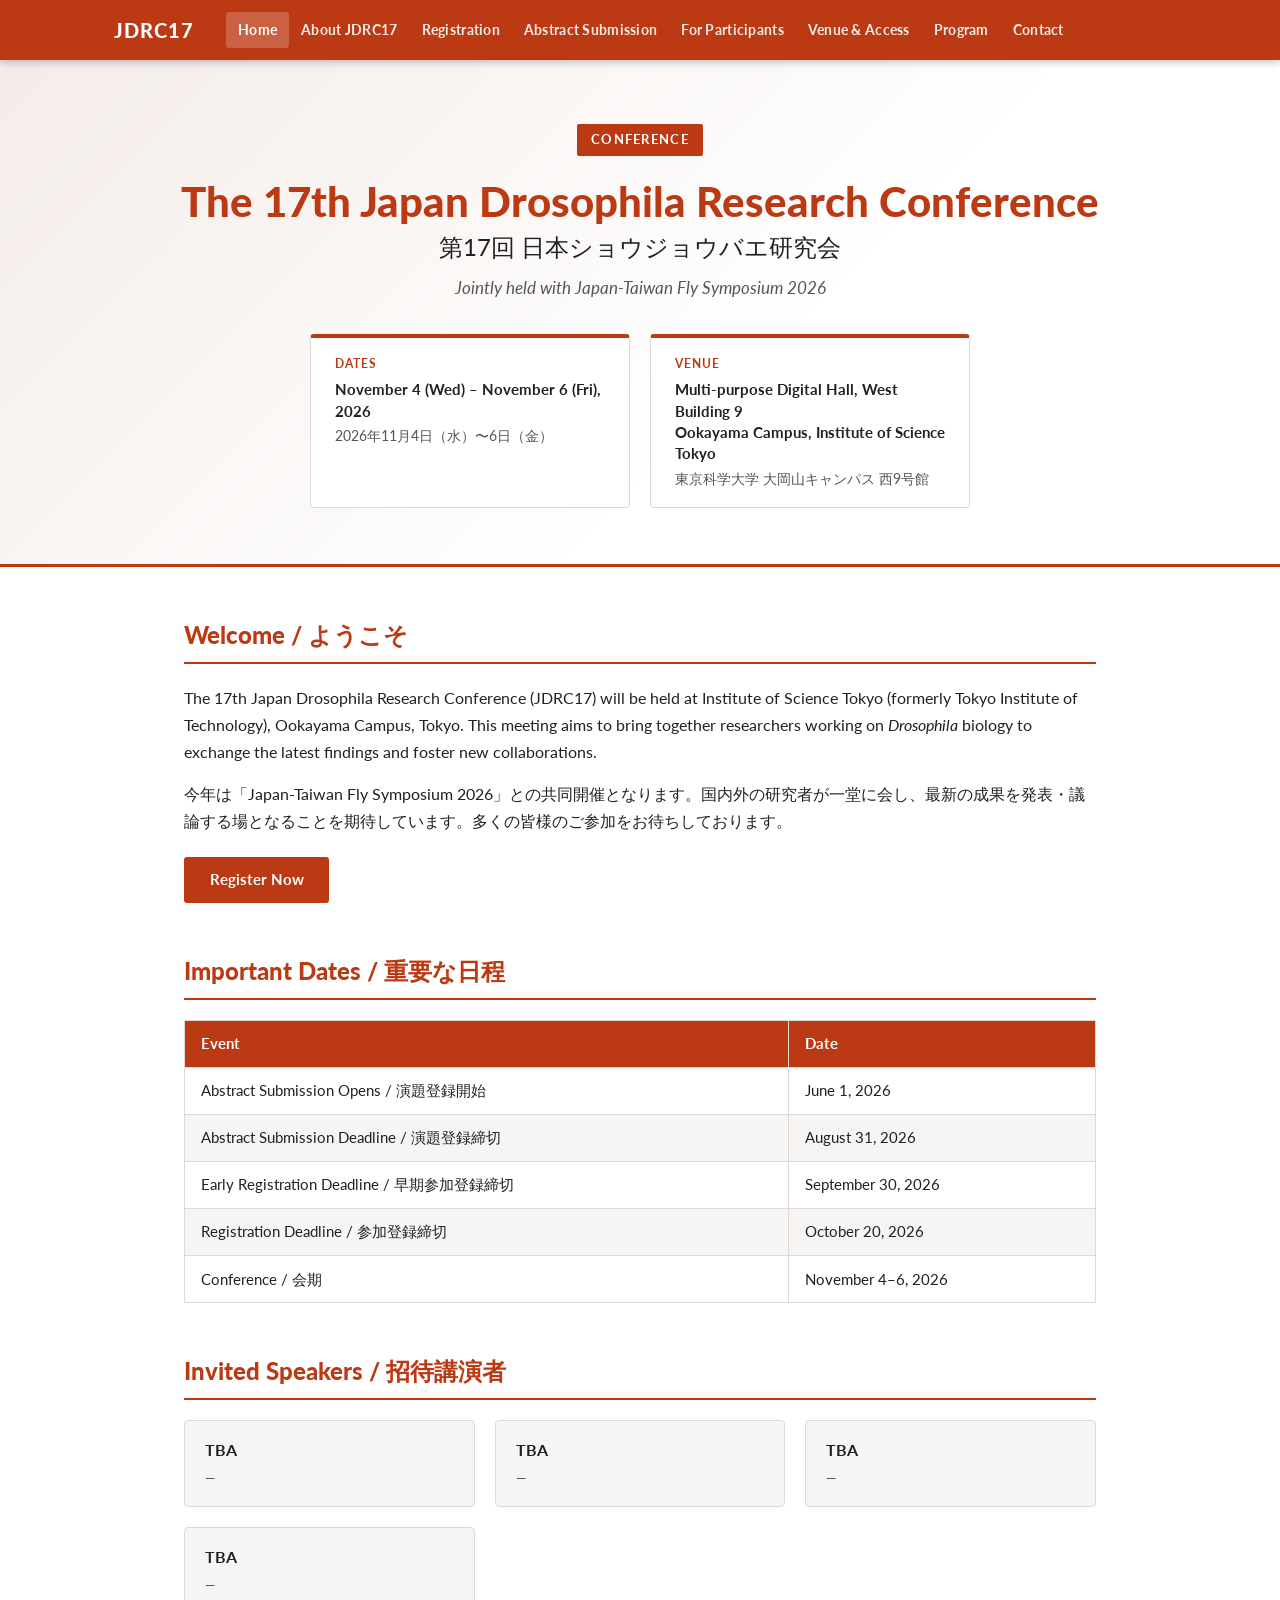
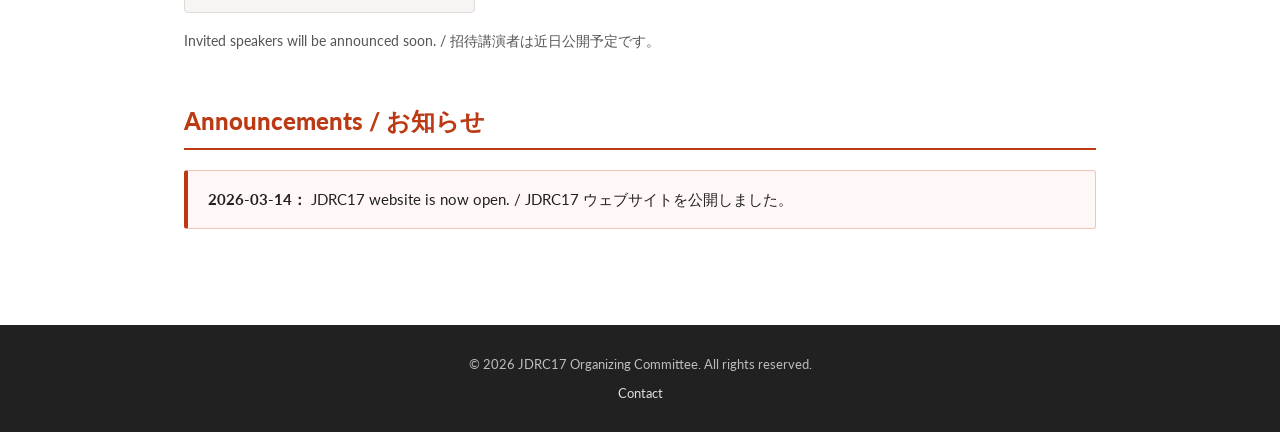
==== index.html @ d79b8429 "feat: web siteの初期構成を追加" ====
<!DOCTYPE html>
<html lang="ja">
<head>
  <meta charset="UTF-8">
  <meta name="viewport" content="width=device-width, initial-scale=1.0">
  <title>JDRC17 – 第17回 日本ショウジョウバエ研究会</title>
  <link rel="stylesheet" href="style.css">
</head>
<body>

<!-- Navigation -->
<nav>
  <div class="nav-inner">
    <span class="nav-logo">JDRC17</span>
    <ul class="nav-links" id="navLinks">
      <li><a href="index.html" class="active">Home</a></li>
      <li><a href="about.html">About JDRC17</a></li>
      <li><a href="registration.html">Registration</a></li>
      <li><a href="abstract.html">Abstract Submission</a></li>
      <li><a href="participants.html">For Participants</a></li>
      <li><a href="venue.html">Venue &amp; Access</a></li>
      <li><a href="program.html">Program</a></li>
      <li><a href="contact.html">Contact</a></li>
    </ul>
    <div class="nav-toggle" id="navToggle" aria-label="メニュー">
      <span></span><span></span><span></span>
    </div>
  </div>
</nav>

<!-- Hero -->
<section class="hero">
  <div class="hero-badge">Conference</div>
  <h1>
    The 17th Japan Drosophila Research Conference
    <span>第17回 日本ショウジョウバエ研究会</span>
  </h1>
  <p class="hero-sub">Jointly held with Japan-Taiwan Fly Symposium 2026</p>

  <div class="hero-info">
    <div class="hero-info-card">
      <div class="label">Dates</div>
      <div class="value">November 4 (Wed) – November 6 (Fri), 2026</div>
      <div class="value-ja">2026年11月4日（水）〜6日（金）</div>
    </div>
    <div class="hero-info-card">
      <div class="label">Venue</div>
      <div class="value">Multi-purpose Digital Hall, West Building 9<br>Ookayama Campus, Institute of Science Tokyo</div>
      <div class="value-ja">東京科学大学 大岡山キャンパス 西9号館</div>
    </div>
  </div>
</section>

<!-- Main Content -->
<main class="container">

  <section class="section-block">
    <h2 class="section-title">Welcome / ようこそ</h2>
    <p>
      The 17th Japan Drosophila Research Conference (JDRC17) will be held at Institute of Science Tokyo (formerly Tokyo Institute of Technology), Ookayama Campus, Tokyo.
      This meeting aims to bring together researchers working on <em>Drosophila</em> biology to exchange the latest findings and foster new collaborations.
    </p>
    <p>
      今年は「Japan-Taiwan Fly Symposium 2026」との共同開催となります。国内外の研究者が一堂に会し、最新の成果を発表・議論する場となることを期待しています。多くの皆様のご参加をお待ちしております。
    </p>
    <a class="btn" href="registration.html">Register Now</a>
  </section>

  <section class="section-block">
    <h2 class="section-title">Important Dates / 重要な日程</h2>
    <table class="dates-table">
      <thead>
        <tr><th>Event</th><th>Date</th></tr>
      </thead>
      <tbody>
        <tr><td>Abstract Submission Opens / 演題登録開始</td><td>June 1, 2026</td></tr>
        <tr><td>Abstract Submission Deadline / 演題登録締切</td><td>August 31, 2026</td></tr>
        <tr><td>Early Registration Deadline / 早期参加登録締切</td><td>September 30, 2026</td></tr>
        <tr><td>Registration Deadline / 参加登録締切</td><td>October 20, 2026</td></tr>
        <tr><td>Conference / 会期</td><td>November 4–6, 2026</td></tr>
      </tbody>
    </table>
  </section>

  <section class="section-block">
    <h2 class="section-title">Invited Speakers / 招待講演者</h2>
    <div class="speakers-grid">
      <div class="speaker-card">
        <div class="name">TBA</div>
        <div class="affil">—</div>
      </div>
      <div class="speaker-card">
        <div class="name">TBA</div>
        <div class="affil">—</div>
      </div>
      <div class="speaker-card">
        <div class="name">TBA</div>
        <div class="affil">—</div>
      </div>
      <div class="speaker-card">
        <div class="name">TBA</div>
        <div class="affil">—</div>
      </div>
    </div>
    <p style="margin-top:1rem; font-size:.87rem; color:var(--text-light);">Invited speakers will be announced soon. / 招待講演者は近日公開予定です。</p>
  </section>

  <section class="section-block">
    <h2 class="section-title">Announcements / お知らせ</h2>
    <div class="alert">
      <strong>2026-03-14：</strong> JDRC17 website is now open. / JDRC17 ウェブサイトを公開しました。
    </div>
  </section>

</main>

<footer>
  <p>&copy; 2026 JDRC17 Organizing Committee. All rights reserved.</p>
  <p style="margin-top:.4rem;"><a href="contact.html">Contact</a></p>
</footer>

<script>
  document.getElementById('navToggle').addEventListener('click', function() {
    document.getElementById('navLinks').classList.toggle('open');
  });
</script>
</body>
</html>
---- style.css ----
/* ===== Base ===== */
@import url('https://fonts.googleapis.com/css2?family=Lato:wght@300;400;700;900&display=swap');

*, *::before, *::after { box-sizing: border-box; margin: 0; padding: 0; }

:root {
  --primary: #BB3913;
  --primary-dark: #8e2a0e;
  --text: #212121;
  --text-light: #555;
  --bg: #fff;
  --bg-light: #f7f5f4;
  --border: #e0d8d5;
  --nav-height: 60px;
}

html { scroll-behavior: smooth; }

body {
  font-family: 'Lato', sans-serif;
  color: var(--text);
  background: var(--bg);
  line-height: 1.7;
}

a { color: var(--primary); text-decoration: none; }
a:hover { text-decoration: underline; }

/* ===== Navigation ===== */
nav {
  position: sticky;
  top: 0;
  z-index: 100;
  background: var(--primary);
  height: var(--nav-height);
  display: flex;
  align-items: center;
  box-shadow: 0 2px 8px rgba(0,0,0,.25);
}

.nav-inner {
  max-width: 1100px;
  width: 100%;
  margin: 0 auto;
  padding: 0 1.5rem;
  display: flex;
  align-items: center;
  gap: 0;
}

.nav-logo {
  font-weight: 900;
  font-size: 1.25rem;
  color: #fff;
  letter-spacing: .05em;
  white-space: nowrap;
  margin-right: 2rem;
}

.nav-links {
  display: flex;
  list-style: none;
  gap: 0;
  flex-wrap: wrap;
}

.nav-links a {
  display: block;
  color: rgba(255,255,255,.9);
  padding: .4rem .75rem;
  font-size: .88rem;
  font-weight: 700;
  letter-spacing: .02em;
  transition: background .15s;
  border-radius: 3px;
}

.nav-links a:hover,
.nav-links a.active {
  background: rgba(255,255,255,.2);
  color: #fff;
  text-decoration: none;
}

/* hamburger */
.nav-toggle {
  display: none;
  flex-direction: column;
  gap: 5px;
  cursor: pointer;
  margin-left: auto;
  padding: .5rem;
}
.nav-toggle span {
  display: block;
  width: 24px;
  height: 2px;
  background: #fff;
  transition: .3s;
}

/* ===== Hero ===== */
.hero {
  background: linear-gradient(135deg, #f4ece8 0%, #fff 60%);
  border-bottom: 3px solid var(--primary);
  padding: 4rem 1.5rem 3.5rem;
  text-align: center;
}

.hero-badge {
  display: inline-block;
  background: var(--primary);
  color: #fff;
  font-size: .8rem;
  font-weight: 700;
  letter-spacing: .1em;
  text-transform: uppercase;
  padding: .3rem .9rem;
  border-radius: 2px;
  margin-bottom: 1.25rem;
}

.hero h1 {
  font-size: clamp(1.6rem, 4vw, 2.6rem);
  font-weight: 900;
  color: var(--primary);
  line-height: 1.25;
  margin-bottom: .5rem;
}

.hero h1 span {
  display: block;
  font-size: clamp(1rem, 2.5vw, 1.5rem);
  color: var(--text);
  font-weight: 400;
  margin-top: .25rem;
}

.hero-sub {
  font-size: 1.05rem;
  color: var(--text-light);
  margin-top: .75rem;
  font-style: italic;
}

.hero-info {
  display: flex;
  flex-wrap: wrap;
  justify-content: center;
  gap: 1.25rem;
  margin-top: 2rem;
}

.hero-info-card {
  background: #fff;
  border: 1px solid var(--border);
  border-top: 4px solid var(--primary);
  border-radius: 4px;
  padding: 1rem 1.5rem;
  min-width: 220px;
  max-width: 320px;
  text-align: left;
}

.hero-info-card .label {
  font-size: .75rem;
  font-weight: 700;
  letter-spacing: .08em;
  text-transform: uppercase;
  color: var(--primary);
  margin-bottom: .3rem;
}

.hero-info-card .value {
  font-size: .95rem;
  font-weight: 700;
  color: var(--text);
  line-height: 1.4;
}

.hero-info-card .value-ja {
  font-size: .85rem;
  color: var(--text-light);
  margin-top: .2rem;
}

/* ===== Page Container ===== */
.container {
  max-width: 960px;
  margin: 0 auto;
  padding: 3rem 1.5rem;
}

/* ===== Section Headings ===== */
h2.section-title {
  font-size: 1.5rem;
  font-weight: 900;
  color: var(--primary);
  border-bottom: 2px solid var(--primary);
  padding-bottom: .4rem;
  margin-bottom: 1.25rem;
}

h3.subsection-title {
  font-size: 1.1rem;
  font-weight: 700;
  color: var(--text);
  margin: 1.5rem 0 .6rem;
}

/* ===== Info Sections ===== */
.section-block {
  margin-bottom: 3rem;
}

.section-block p {
  margin-bottom: .9rem;
  color: var(--text);
}

/* ===== Important Dates Table ===== */
.dates-table {
  width: 100%;
  border-collapse: collapse;
  margin-top: .75rem;
}

.dates-table th,
.dates-table td {
  padding: .65rem 1rem;
  border: 1px solid var(--border);
  text-align: left;
  font-size: .93rem;
}

.dates-table th {
  background: var(--primary);
  color: #fff;
  font-weight: 700;
}

.dates-table tr:nth-child(even) td {
  background: var(--bg-light);
}

/* ===== Invited Speakers ===== */
.speakers-grid {
  display: grid;
  grid-template-columns: repeat(auto-fill, minmax(220px, 1fr));
  gap: 1.25rem;
  margin-top: .75rem;
}

.speaker-card {
  background: var(--bg-light);
  border: 1px solid var(--border);
  border-radius: 4px;
  padding: 1rem 1.25rem;
}

.speaker-card .name {
  font-weight: 700;
  font-size: .98rem;
  color: var(--text);
}

.speaker-card .affil {
  font-size: .83rem;
  color: var(--text-light);
  margin-top: .2rem;
}

/* ===== Organizers ===== */
.organizers-list {
  list-style: none;
  display: grid;
  grid-template-columns: repeat(auto-fill, minmax(260px, 1fr));
  gap: .5rem .75rem;
}

.organizers-list li {
  font-size: .93rem;
  padding: .4rem .6rem;
  border-left: 3px solid var(--primary);
  background: var(--bg-light);
}

/* ===== Alert Box ===== */
.alert {
  background: #fff8f6;
  border: 1px solid #f0c5b5;
  border-left: 4px solid var(--primary);
  border-radius: 3px;
  padding: 1rem 1.25rem;
  margin-bottom: 1.5rem;
  font-size: .93rem;
}

/* ===== Button ===== */
.btn {
  display: inline-block;
  background: var(--primary);
  color: #fff !important;
  font-weight: 700;
  padding: .65rem 1.6rem;
  border-radius: 3px;
  font-size: .93rem;
  transition: background .15s;
  text-decoration: none !important;
  margin-top: .5rem;
}

.btn:hover { background: var(--primary-dark); }

/* ===== Page Hero (inner pages) ===== */
.page-hero {
  background: var(--primary);
  color: #fff;
  padding: 2.5rem 1.5rem 2rem;
  text-align: center;
}

.page-hero h1 {
  font-size: clamp(1.4rem, 3vw, 2rem);
  font-weight: 900;
}

/* ===== Contact ===== */
.contact-grid {
  display: grid;
  grid-template-columns: repeat(auto-fill, minmax(280px, 1fr));
  gap: 1.5rem;
}

.contact-card {
  background: var(--bg-light);
  border: 1px solid var(--border);
  border-radius: 4px;
  padding: 1.25rem;
}

.contact-card .role {
  font-size: .8rem;
  font-weight: 700;
  text-transform: uppercase;
  letter-spacing: .07em;
  color: var(--primary);
  margin-bottom: .3rem;
}

/* ===== Footer ===== */
footer {
  background: var(--text);
  color: rgba(255,255,255,.7);
  text-align: center;
  padding: 1.75rem 1.5rem;
  font-size: .82rem;
}

footer a { color: rgba(255,255,255,.85); }

/* ===== Responsive ===== */
@media (max-width: 680px) {
  .nav-links { display: none; flex-direction: column; background: var(--primary-dark); position: absolute; top: var(--nav-height); left: 0; right: 0; padding: .5rem 0; }
  .nav-links.open { display: flex; }
  .nav-toggle { display: flex; }
  .nav-inner { position: relative; }
  .hero-info-card { min-width: 100%; }
}
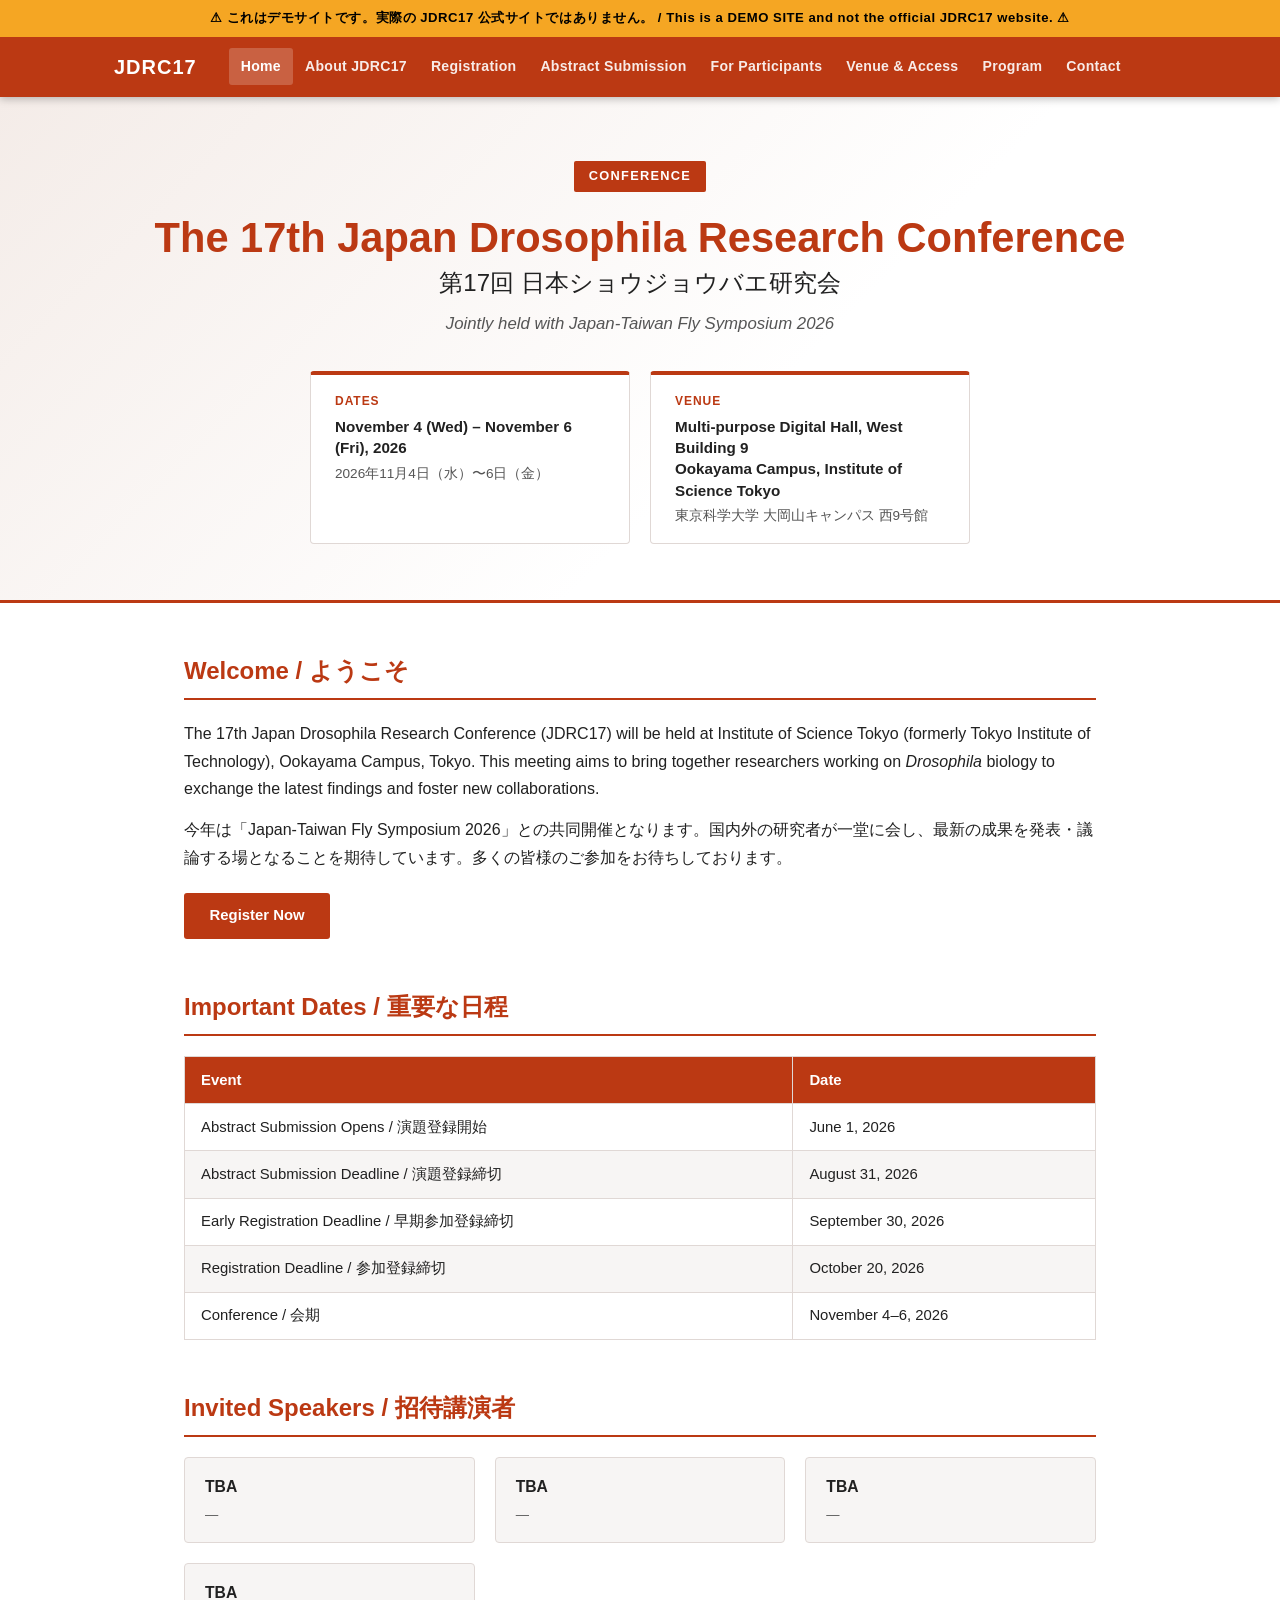
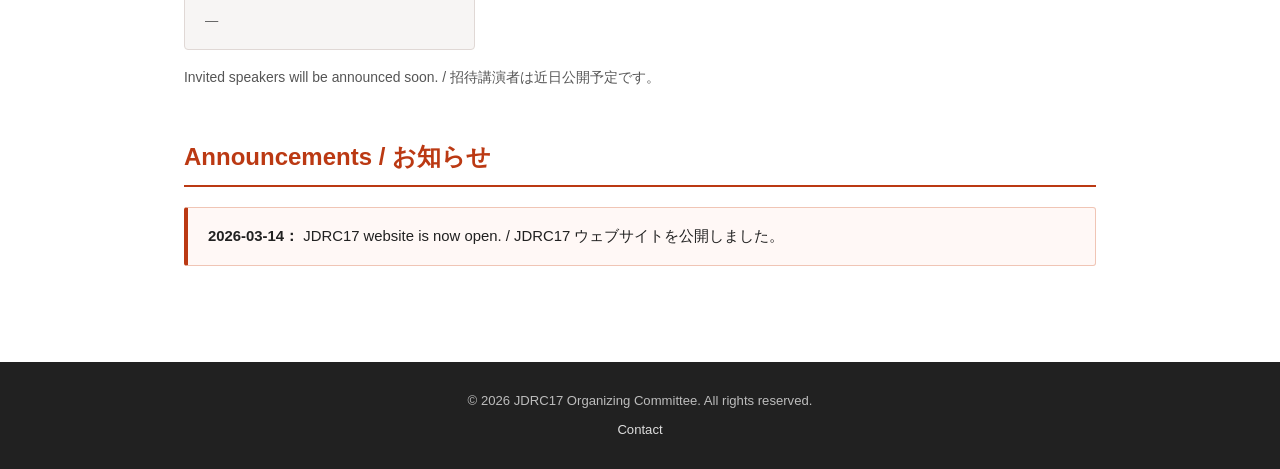
==== commit 58fbdd30: "feat: JDRC17デモサイトを追加（検索エンジン除外設定含む） - 全8ページのHTMLとCSS（JDRC17カンファレンスサイト）を追加 - robots.txtでクローラーを全ブロック - " ====
--- a/index.html
+++ b/index.html
@@ -3,10 +3,12 @@
 <head>
   <meta charset="UTF-8">
   <meta name="viewport" content="width=device-width, initial-scale=1.0">
+  <meta name="robots" content="noindex, nofollow">
   <title>JDRC17 – 第17回 日本ショウジョウバエ研究会</title>
   <link rel="stylesheet" href="style.css">
 </head>
 <body>
+<div class="demo-banner">⚠ これはデモサイトです。実際の JDRC17 公式サイトではありません。 / This is a DEMO SITE and not the official JDRC17 website. ⚠</div>
 
 <!-- Navigation -->
 <nav>
--- a/style.css
+++ b/style.css
@@ -1,3 +1,17 @@
+/* ===== Demo Banner ===== */
+.demo-banner {
+  background: #f5a623;
+  color: #000;
+  text-align: center;
+  padding: .45rem 1rem;
+  font-size: .82rem;
+  font-weight: 700;
+  letter-spacing: .04em;
+  position: sticky;
+  top: 0;
+  z-index: 200;
+}
+
 /* ===== Base ===== */
 @import url('https://fonts.googleapis.com/css2?family=Lato:wght@300;400;700;900&display=swap');
 
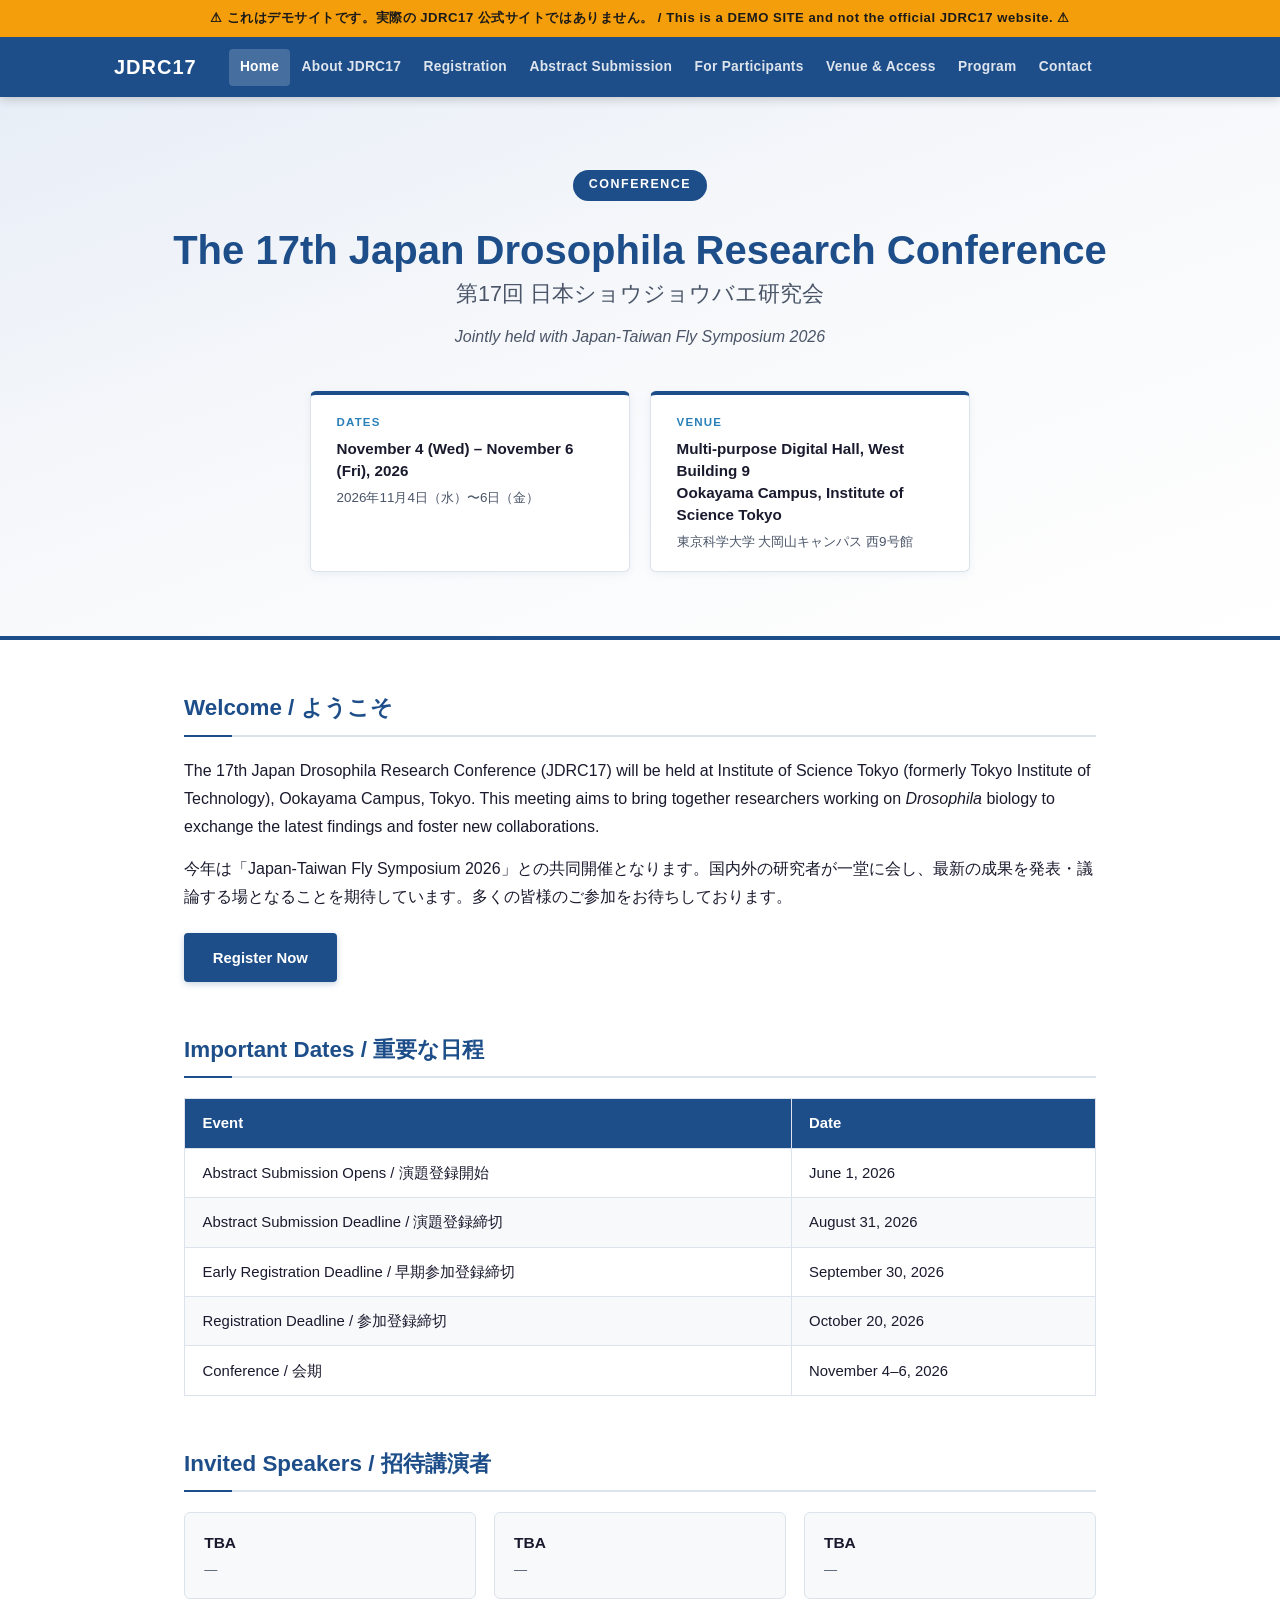
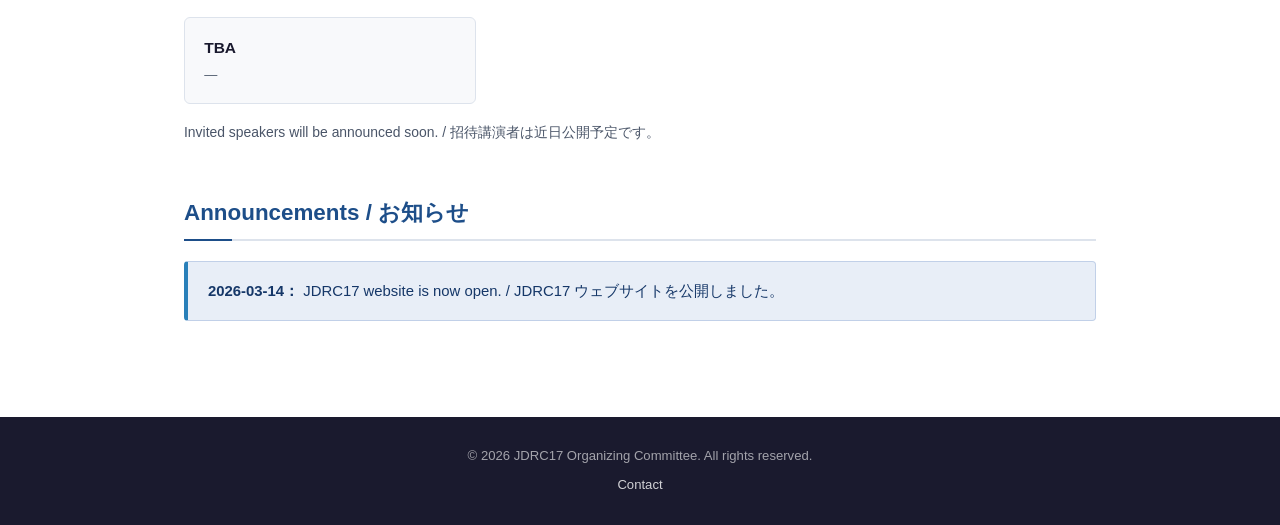
==== commit 50f66bf0: "fix: Google tag を <head> 直後（最初）に移動 Co-Authored-By: Claude Sonnet 4.6 <noreply@anthropic.com>" ====
--- a/index.html
+++ b/index.html
@@ -1,6 +1,15 @@
 <!DOCTYPE html>
 <html lang="ja">
 <head>
+<!-- Google tag (gtag.js) -->
+<script async src="https://www.googletagmanager.com/gtag/js?id=G-LBCGRK3BX6"></script>
+<script>
+  window.dataLayer = window.dataLayer || [];
+  function gtag(){dataLayer.push(arguments);}
+  gtag('js', new Date());
+
+  gtag('config', 'G-LBCGRK3BX6');
+</script>
   <meta charset="UTF-8">
   <meta name="viewport" content="width=device-width, initial-scale=1.0">
   <meta name="robots" content="noindex, nofollow">
--- a/style.css
+++ b/style.css
@@ -1,7 +1,7 @@
 /* ===== Demo Banner ===== */
 .demo-banner {
-  background: #f5a623;
-  color: #000;
+  background: #f59e0b;
+  color: #1a1a1a;
   text-align: center;
   padding: .45rem 1rem;
   font-size: .82rem;
@@ -18,13 +18,15 @@
 *, *::before, *::after { box-sizing: border-box; margin: 0; padding: 0; }
 
 :root {
-  --primary: #BB3913;
-  --primary-dark: #8e2a0e;
-  --text: #212121;
-  --text-light: #555;
+  --primary: #1d4e89;
+  --primary-dark: #153768;
+  --primary-light: #e8eef7;
+  --accent: #2980b9;
+  --text: #1a1a2e;
+  --text-light: #4a5568;
   --bg: #fff;
-  --bg-light: #f7f5f4;
-  --border: #e0d8d5;
+  --bg-light: #f8f9fb;
+  --border: #dde3ec;
   --nav-height: 60px;
 }
 
@@ -34,11 +36,11 @@
   font-family: 'Lato', sans-serif;
   color: var(--text);
   background: var(--bg);
-  line-height: 1.7;
-}
-
-a { color: var(--primary); text-decoration: none; }
-a:hover { text-decoration: underline; }
+  line-height: 1.75;
+}
+
+a { color: var(--accent); text-decoration: none; }
+a:hover { text-decoration: underline; color: var(--primary); }
 
 /* ===== Navigation ===== */
 nav {
@@ -49,7 +51,7 @@
   height: var(--nav-height);
   display: flex;
   align-items: center;
-  box-shadow: 0 2px 8px rgba(0,0,0,.25);
+  box-shadow: 0 2px 10px rgba(0,0,0,.2);
 }
 
 .nav-inner {
@@ -59,7 +61,6 @@
   padding: 0 1.5rem;
   display: flex;
   align-items: center;
-  gap: 0;
 }
 
 .nav-logo {
@@ -74,24 +75,23 @@
 .nav-links {
   display: flex;
   list-style: none;
-  gap: 0;
   flex-wrap: wrap;
 }
 
 .nav-links a {
   display: block;
-  color: rgba(255,255,255,.9);
-  padding: .4rem .75rem;
-  font-size: .88rem;
+  color: rgba(255,255,255,.85);
+  padding: .4rem .7rem;
+  font-size: .86rem;
   font-weight: 700;
   letter-spacing: .02em;
-  transition: background .15s;
-  border-radius: 3px;
+  transition: background .15s, color .15s;
+  border-radius: 4px;
 }
 
 .nav-links a:hover,
 .nav-links a.active {
-  background: rgba(255,255,255,.2);
+  background: rgba(255,255,255,.18);
   color: #fff;
   text-decoration: none;
 }
@@ -115,9 +115,9 @@
 
 /* ===== Hero ===== */
 .hero {
-  background: linear-gradient(135deg, #f4ece8 0%, #fff 60%);
-  border-bottom: 3px solid var(--primary);
-  padding: 4rem 1.5rem 3.5rem;
+  background: linear-gradient(160deg, #e8eef7 0%, #f8f9fb 50%, #fff 100%);
+  border-bottom: 4px solid var(--primary);
+  padding: 4.5rem 1.5rem 4rem;
   text-align: center;
 }
 
@@ -125,17 +125,17 @@
   display: inline-block;
   background: var(--primary);
   color: #fff;
-  font-size: .8rem;
-  font-weight: 700;
-  letter-spacing: .1em;
+  font-size: .78rem;
+  font-weight: 700;
+  letter-spacing: .12em;
   text-transform: uppercase;
-  padding: .3rem .9rem;
-  border-radius: 2px;
-  margin-bottom: 1.25rem;
+  padding: .3rem 1rem;
+  border-radius: 20px;
+  margin-bottom: 1.5rem;
 }
 
 .hero h1 {
-  font-size: clamp(1.6rem, 4vw, 2.6rem);
+  font-size: clamp(1.55rem, 3.8vw, 2.5rem);
   font-weight: 900;
   color: var(--primary);
   line-height: 1.25;
@@ -144,16 +144,16 @@
 
 .hero h1 span {
   display: block;
-  font-size: clamp(1rem, 2.5vw, 1.5rem);
-  color: var(--text);
+  font-size: clamp(.95rem, 2.2vw, 1.35rem);
+  color: var(--text-light);
   font-weight: 400;
-  margin-top: .25rem;
+  margin-top: .4rem;
 }
 
 .hero-sub {
-  font-size: 1.05rem;
+  font-size: 1rem;
   color: var(--text-light);
-  margin-top: .75rem;
+  margin-top: .9rem;
   font-style: italic;
 }
 
@@ -162,40 +162,41 @@
   flex-wrap: wrap;
   justify-content: center;
   gap: 1.25rem;
-  margin-top: 2rem;
+  margin-top: 2.5rem;
 }
 
 .hero-info-card {
   background: #fff;
   border: 1px solid var(--border);
   border-top: 4px solid var(--primary);
-  border-radius: 4px;
-  padding: 1rem 1.5rem;
+  border-radius: 6px;
+  padding: 1.1rem 1.6rem;
   min-width: 220px;
   max-width: 320px;
   text-align: left;
+  box-shadow: 0 2px 8px rgba(29,78,137,.07);
 }
 
 .hero-info-card .label {
-  font-size: .75rem;
-  font-weight: 700;
-  letter-spacing: .08em;
+  font-size: .72rem;
+  font-weight: 700;
+  letter-spacing: .1em;
   text-transform: uppercase;
-  color: var(--primary);
-  margin-bottom: .3rem;
+  color: var(--accent);
+  margin-bottom: .35rem;
 }
 
 .hero-info-card .value {
   font-size: .95rem;
   font-weight: 700;
   color: var(--text);
-  line-height: 1.4;
+  line-height: 1.45;
 }
 
 .hero-info-card .value-ja {
-  font-size: .85rem;
+  font-size: .84rem;
   color: var(--text-light);
-  margin-top: .2rem;
+  margin-top: .25rem;
 }
 
 /* ===== Page Container ===== */
@@ -207,19 +208,32 @@
 
 /* ===== Section Headings ===== */
 h2.section-title {
-  font-size: 1.5rem;
+  font-size: 1.4rem;
   font-weight: 900;
   color: var(--primary);
-  border-bottom: 2px solid var(--primary);
-  padding-bottom: .4rem;
+  padding-bottom: .45rem;
   margin-bottom: 1.25rem;
+  border-bottom: 2px solid var(--border);
+  position: relative;
+}
+
+h2.section-title::after {
+  content: '';
+  position: absolute;
+  left: 0;
+  bottom: -2px;
+  width: 48px;
+  height: 2px;
+  background: var(--primary);
 }
 
 h3.subsection-title {
-  font-size: 1.1rem;
+  font-size: 1.05rem;
   font-weight: 700;
   color: var(--text);
-  margin: 1.5rem 0 .6rem;
+  margin: 1.6rem 0 .6rem;
+  padding-left: .75rem;
+  border-left: 3px solid var(--accent);
 }
 
 /* ===== Info Sections ===== */
@@ -232,19 +246,19 @@
   color: var(--text);
 }
 
-/* ===== Important Dates Table ===== */
+/* ===== Tables ===== */
 .dates-table {
   width: 100%;
   border-collapse: collapse;
   margin-top: .75rem;
+  font-size: .93rem;
 }
 
 .dates-table th,
 .dates-table td {
-  padding: .65rem 1rem;
+  padding: .7rem 1.1rem;
   border: 1px solid var(--border);
   text-align: left;
-  font-size: .93rem;
 }
 
 .dates-table th {
@@ -261,25 +275,25 @@
 .speakers-grid {
   display: grid;
   grid-template-columns: repeat(auto-fill, minmax(220px, 1fr));
-  gap: 1.25rem;
+  gap: 1.1rem;
   margin-top: .75rem;
 }
 
 .speaker-card {
   background: var(--bg-light);
   border: 1px solid var(--border);
-  border-radius: 4px;
-  padding: 1rem 1.25rem;
+  border-radius: 6px;
+  padding: 1rem 1.2rem;
 }
 
 .speaker-card .name {
   font-weight: 700;
-  font-size: .98rem;
+  font-size: .97rem;
   color: var(--text);
 }
 
 .speaker-card .affil {
-  font-size: .83rem;
+  font-size: .82rem;
   color: var(--text-light);
   margin-top: .2rem;
 }
@@ -293,21 +307,23 @@
 }
 
 .organizers-list li {
-  font-size: .93rem;
-  padding: .4rem .6rem;
-  border-left: 3px solid var(--primary);
+  font-size: .92rem;
+  padding: .45rem .7rem;
+  border-left: 3px solid var(--accent);
   background: var(--bg-light);
+  border-radius: 0 4px 4px 0;
 }
 
 /* ===== Alert Box ===== */
 .alert {
-  background: #fff8f6;
-  border: 1px solid #f0c5b5;
-  border-left: 4px solid var(--primary);
-  border-radius: 3px;
+  background: var(--primary-light);
+  border: 1px solid #c1d0e8;
+  border-left: 4px solid var(--accent);
+  border-radius: 4px;
   padding: 1rem 1.25rem;
   margin-bottom: 1.5rem;
   font-size: .93rem;
+  color: var(--primary-dark);
 }
 
 /* ===== Button ===== */
@@ -316,27 +332,32 @@
   background: var(--primary);
   color: #fff !important;
   font-weight: 700;
-  padding: .65rem 1.6rem;
-  border-radius: 3px;
+  padding: .7rem 1.8rem;
+  border-radius: 4px;
   font-size: .93rem;
-  transition: background .15s;
+  transition: background .15s, transform .1s;
   text-decoration: none !important;
   margin-top: .5rem;
-}
-
-.btn:hover { background: var(--primary-dark); }
+  box-shadow: 0 2px 6px rgba(29,78,137,.25);
+}
+
+.btn:hover {
+  background: var(--primary-dark);
+  transform: translateY(-1px);
+}
 
 /* ===== Page Hero (inner pages) ===== */
 .page-hero {
-  background: var(--primary);
+  background: linear-gradient(135deg, var(--primary) 0%, var(--accent) 100%);
   color: #fff;
-  padding: 2.5rem 1.5rem 2rem;
+  padding: 2.75rem 1.5rem 2.25rem;
   text-align: center;
 }
 
 .page-hero h1 {
-  font-size: clamp(1.4rem, 3vw, 2rem);
+  font-size: clamp(1.35rem, 3vw, 1.9rem);
   font-weight: 900;
+  letter-spacing: .02em;
 }
 
 /* ===== Contact ===== */
@@ -349,33 +370,43 @@
 .contact-card {
   background: var(--bg-light);
   border: 1px solid var(--border);
-  border-radius: 4px;
+  border-radius: 6px;
   padding: 1.25rem;
 }
 
 .contact-card .role {
-  font-size: .8rem;
+  font-size: .75rem;
   font-weight: 700;
   text-transform: uppercase;
-  letter-spacing: .07em;
-  color: var(--primary);
-  margin-bottom: .3rem;
+  letter-spacing: .08em;
+  color: var(--accent);
+  margin-bottom: .35rem;
 }
 
 /* ===== Footer ===== */
 footer {
-  background: var(--text);
-  color: rgba(255,255,255,.7);
+  background: #1a1a2e;
+  color: rgba(255,255,255,.6);
   text-align: center;
   padding: 1.75rem 1.5rem;
   font-size: .82rem;
 }
 
-footer a { color: rgba(255,255,255,.85); }
+footer a { color: rgba(255,255,255,.8); }
+footer a:hover { color: #fff; }
 
 /* ===== Responsive ===== */
 @media (max-width: 680px) {
-  .nav-links { display: none; flex-direction: column; background: var(--primary-dark); position: absolute; top: var(--nav-height); left: 0; right: 0; padding: .5rem 0; }
+  .nav-links {
+    display: none;
+    flex-direction: column;
+    background: var(--primary-dark);
+    position: absolute;
+    top: var(--nav-height);
+    left: 0; right: 0;
+    padding: .5rem 0;
+    box-shadow: 0 4px 12px rgba(0,0,0,.2);
+  }
   .nav-links.open { display: flex; }
   .nav-toggle { display: flex; }
   .nav-inner { position: relative; }
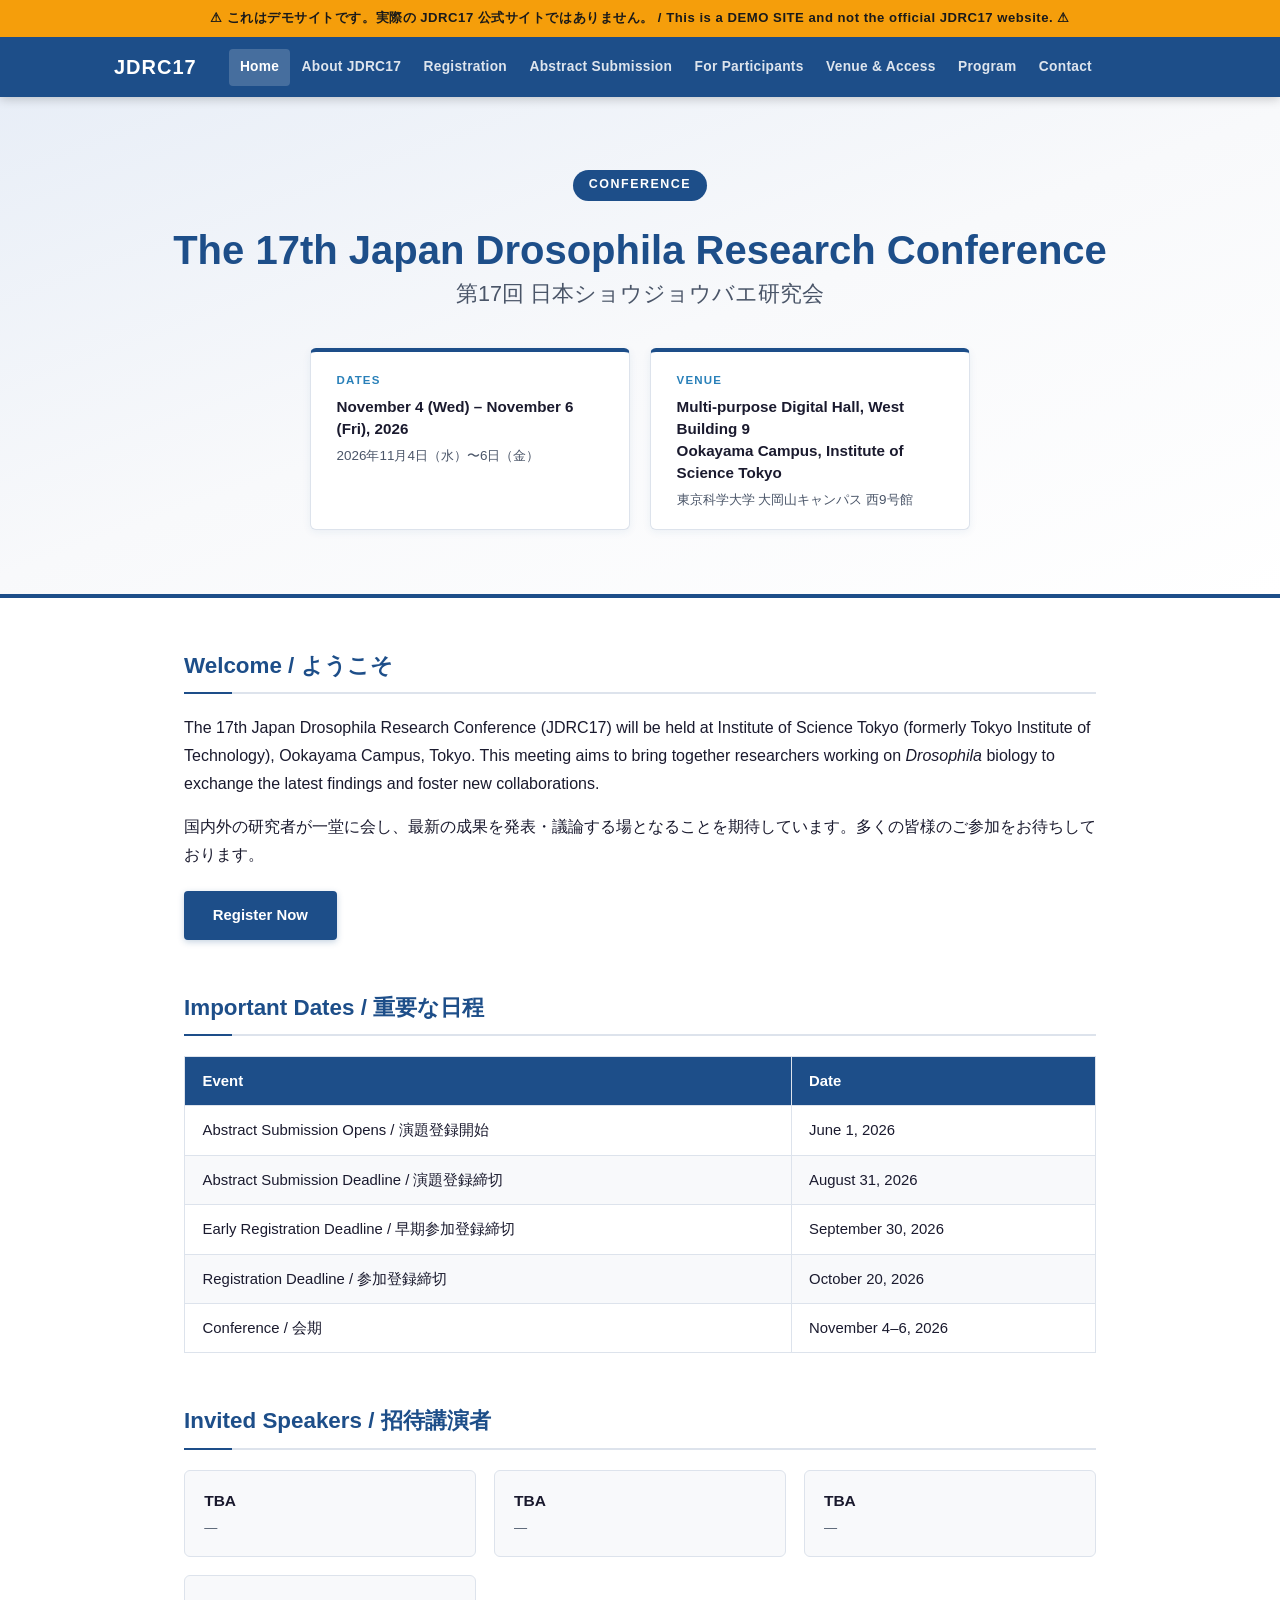
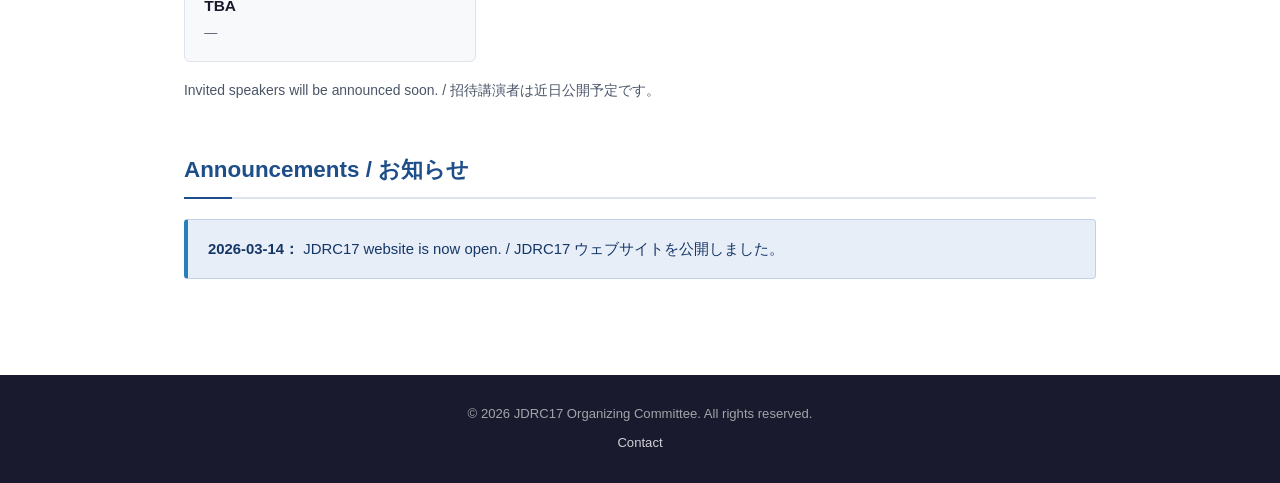
==== commit 5fc80185: "fix: 台湾との共同開催に関する記述をすべて削除 Co-Authored-By: Claude Sonnet 4.6 <noreply@anthropic.com>" ====
--- a/index.html
+++ b/index.html
@@ -46,8 +46,6 @@
     The 17th Japan Drosophila Research Conference
     <span>第17回 日本ショウジョウバエ研究会</span>
   </h1>
-  <p class="hero-sub">Jointly held with Japan-Taiwan Fly Symposium 2026</p>
-
   <div class="hero-info">
     <div class="hero-info-card">
       <div class="label">Dates</div>
@@ -71,9 +69,7 @@
       The 17th Japan Drosophila Research Conference (JDRC17) will be held at Institute of Science Tokyo (formerly Tokyo Institute of Technology), Ookayama Campus, Tokyo.
       This meeting aims to bring together researchers working on <em>Drosophila</em> biology to exchange the latest findings and foster new collaborations.
     </p>
-    <p>
-      今年は「Japan-Taiwan Fly Symposium 2026」との共同開催となります。国内外の研究者が一堂に会し、最新の成果を発表・議論する場となることを期待しています。多くの皆様のご参加をお待ちしております。
-    </p>
+    <p>国内外の研究者が一堂に会し、最新の成果を発表・議論する場となることを期待しています。多くの皆様のご参加をお待ちしております。</p>
     <a class="btn" href="registration.html">Register Now</a>
   </section>
 
